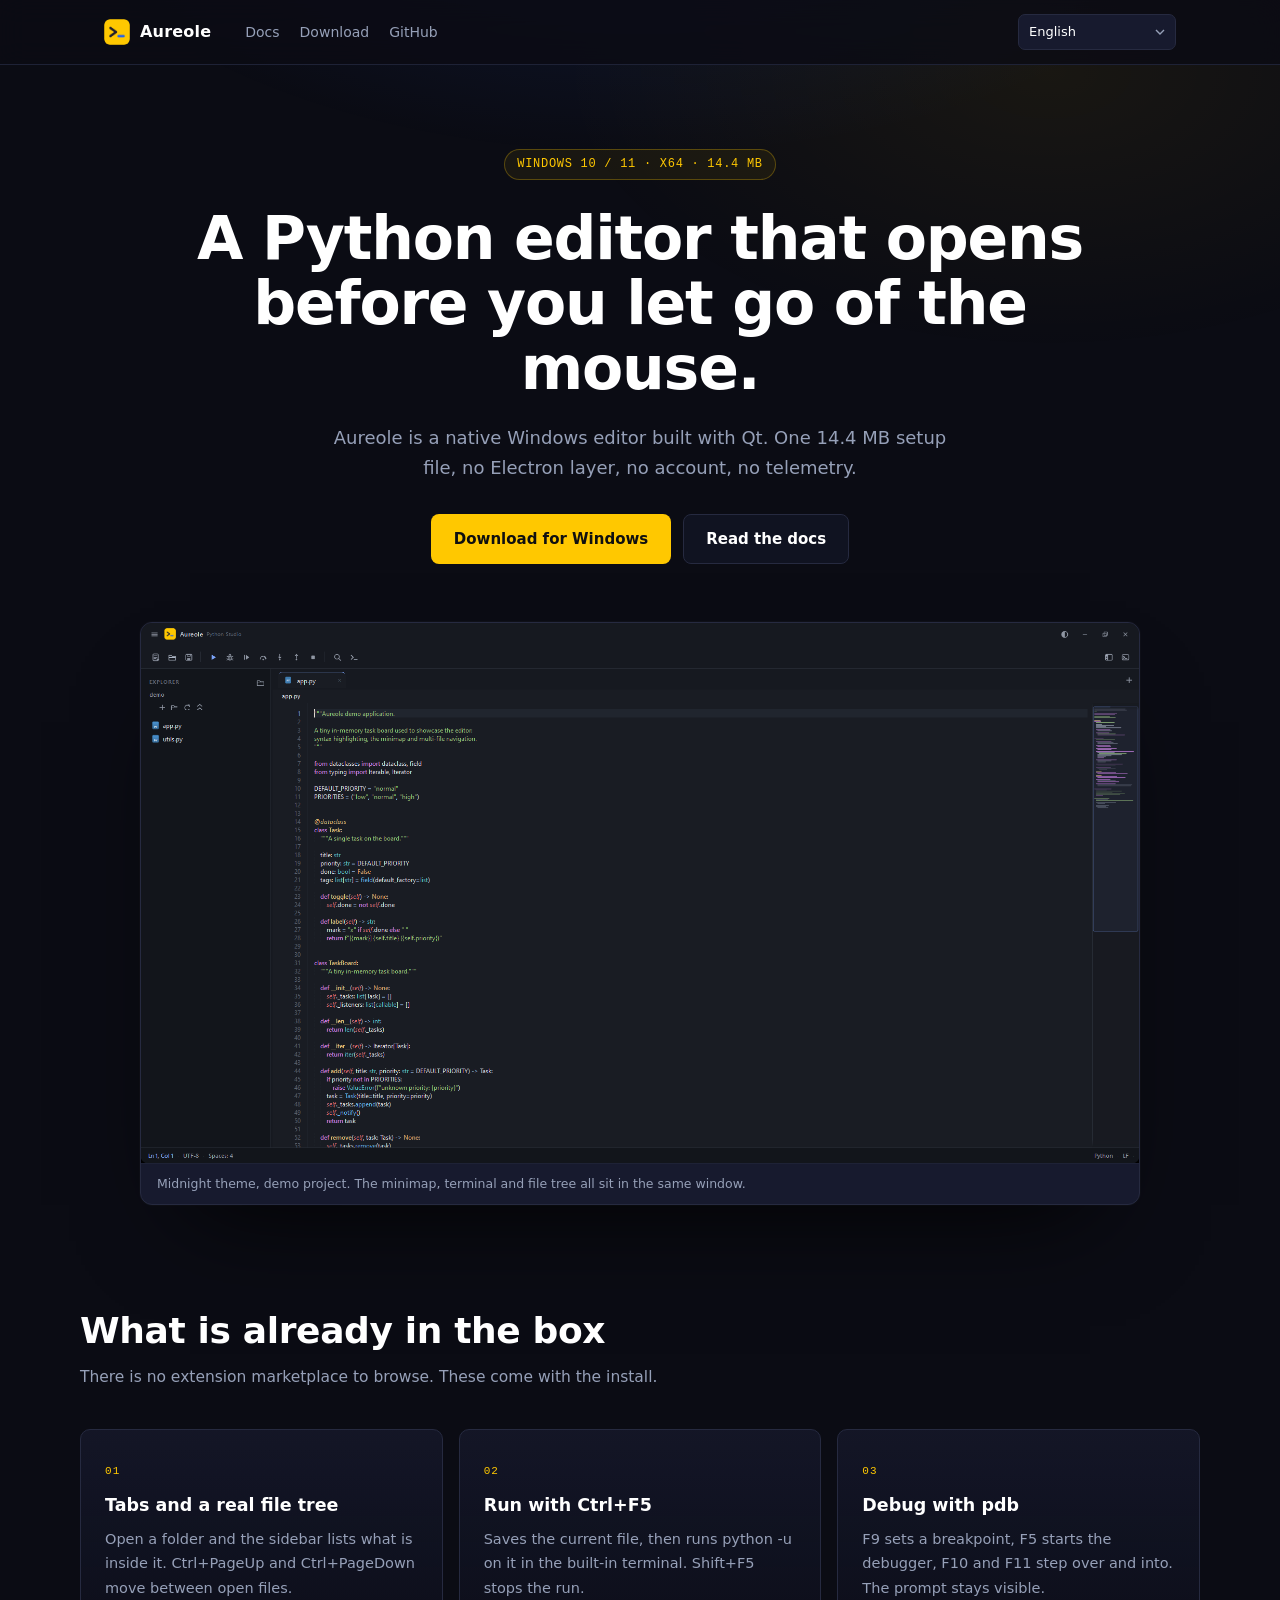
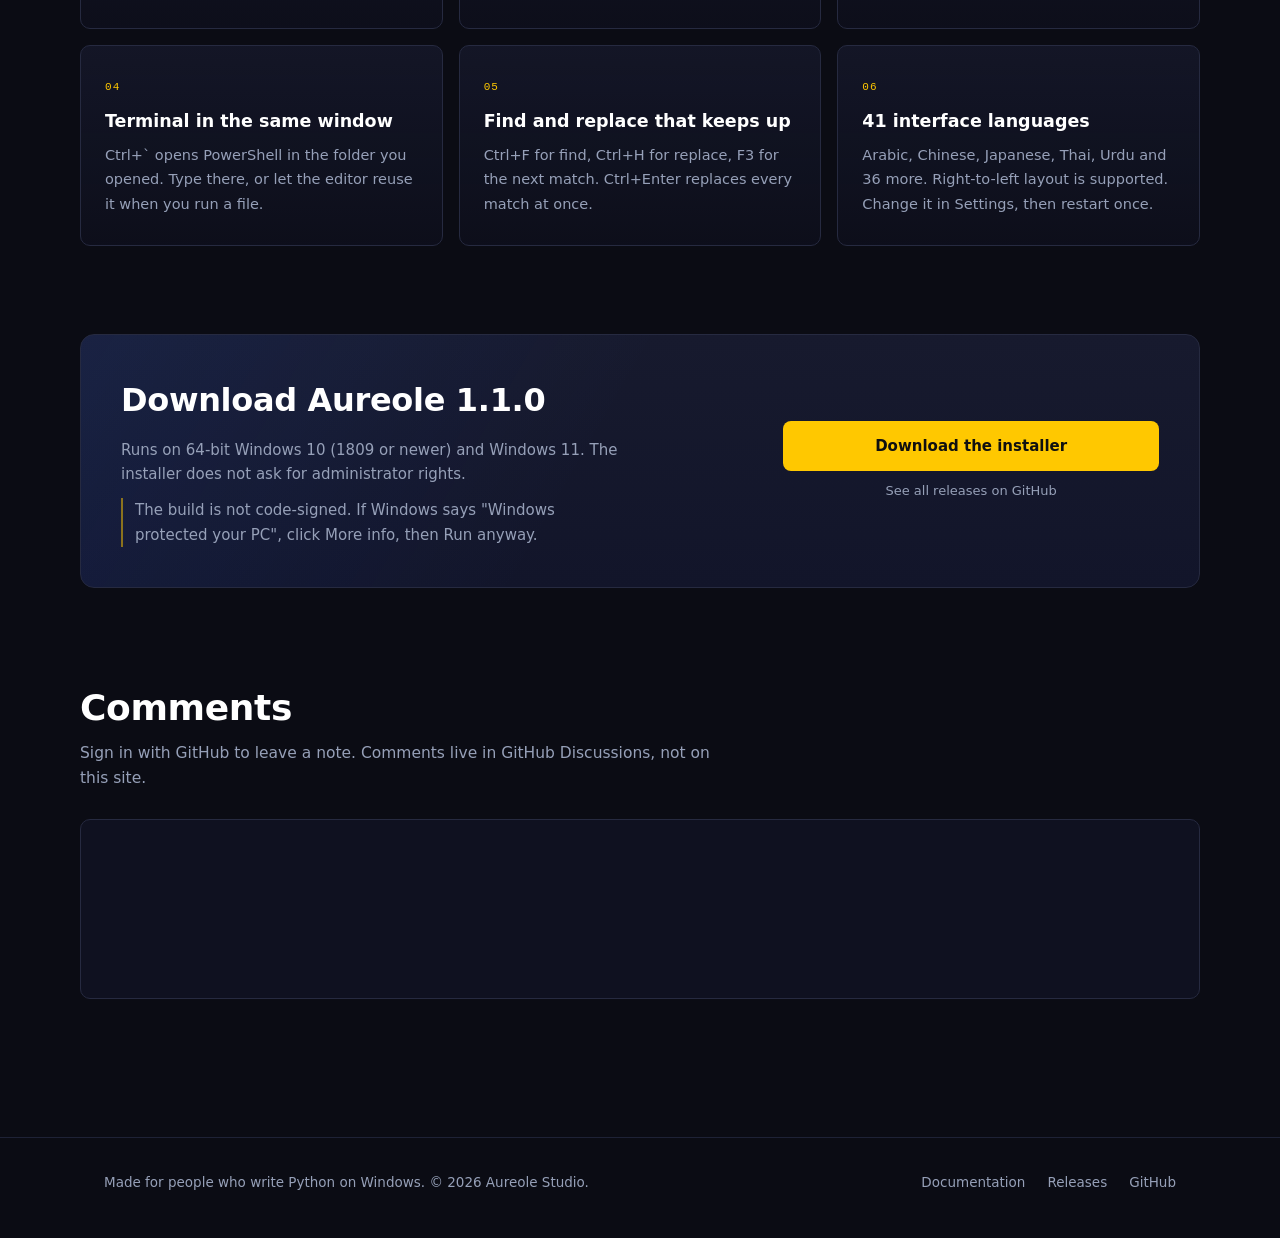
==== index.html @ 80854162 "Aureole website: landing page, docs, 41 languages, giscus comments" ====
<!DOCTYPE html>
<html lang="en">
<head>
<meta charset="utf-8">
<meta name="viewport" content="width=device-width, initial-scale=1">
<title>Aureole · A Python editor for Windows</title>
<meta name="description" content="Aureole is a native Windows editor built with Qt. One 14.4 MB setup file, no Electron layer, no account, no telemetry.">
<meta name="theme-color" content="#0b0c14">
<link rel="icon" href="assets/img/favicon.ico">
<meta property="og:type" content="website">
<meta property="og:title" content="Aureole · A Python editor for Windows">
<meta property="og:description" content="Native Qt editor for Windows. Tabs, file tree, terminal, pdb debugging and 41 interface languages.">
<meta property="og:image" content="assets/img/editor.png">
<link rel="stylesheet" href="assets/css/site.css?v=1.1.0">
</head>
<body>
<a class="skip" href="#main">Skip to content</a>

<header class="site-header">
  <div class="wrap header-inner">
    <a class="brand" href="index.html">
      <img src="assets/img/favicon.ico" alt="" width="26" height="26">
      <span>Aureole</span>
    </a>
    <nav class="nav" aria-label="Main">
      <a href="docs.html" data-i18n="nav.docs">Docs</a>
      <a href="#download" data-i18n="nav.download">Download</a>
      <a href="https://github.com/xazBili/aureole" data-link="repo" data-i18n="nav.github">GitHub</a>
    </nav>
    <div class="header-right">
      <select id="lang-select" class="lang-select" aria-label="Language"></select>
    </div>
  </div>
</header>

<main id="main">
  <section class="hero wrap">
    <span class="kicker" data-i18n="hero.kicker">Windows 10 / 11 · x64 · 14.4 MB</span>
    <h1 data-i18n="hero.title">A Python editor that opens before you let go of the mouse.</h1>
    <p class="lead" data-i18n="hero.sub">Aureole is a native Windows editor built with Qt. One 14.4 MB setup file, no Electron layer, no account, no telemetry.</p>
    <div class="hero-actions">
      <a class="btn btn-primary" href="downloads/AureoleSetup-1.1.0.exe" data-link="download" data-i18n="hero.download">Download for Windows</a>
      <a class="btn btn-ghost" href="docs.html" data-link="docs" data-i18n="hero.docs">Read the docs</a>
    </div>

    <figure class="shot">
      <img src="assets/img/editor.png" alt="Aureole editor showing a Python file with the sidebar, minimap and status bar." width="1024" height="548" loading="lazy">
      <figcaption data-i18n="shot.caption">Midnight theme, demo project. The minimap, terminal and file tree all sit in the same window.</figcaption>
    </figure>
  </section>

  <section class="section wrap" id="features">
    <div class="section-head">
      <h2 data-i18n="feat.title">What is already in the box</h2>
      <p data-i18n="feat.sub">There is no extension marketplace to browse. These come with the install.</p>
    </div>

    <div class="features">
      <article class="card">
        <span class="num">01</span>
        <h3 data-i18n="f1.t">Tabs and a real file tree</h3>
        <p data-i18n="f1.d">Open a folder and the sidebar lists what is inside it. Ctrl+PageUp and Ctrl+PageDown move between open files.</p>
      </article>
      <article class="card">
        <span class="num">02</span>
        <h3 data-i18n="f2.t">Run with Ctrl+F5</h3>
        <p data-i18n="f2.d">Saves the current file, then runs python -u on it in the built-in terminal. Shift+F5 stops the run.</p>
      </article>
      <article class="card">
        <span class="num">03</span>
        <h3 data-i18n="f3.t">Debug with pdb</h3>
        <p data-i18n="f3.d">F9 sets a breakpoint, F5 starts the debugger, F10 and F11 step over and into. The prompt stays visible.</p>
      </article>
      <article class="card">
        <span class="num">04</span>
        <h3 data-i18n="f4.t">Terminal in the same window</h3>
        <p data-i18n="f4.d">Ctrl+` opens PowerShell in the folder you opened. Type there, or let the editor reuse it when you run a file.</p>
      </article>
      <article class="card">
        <span class="num">05</span>
        <h3 data-i18n="f5.t">Find and replace that keeps up</h3>
        <p data-i18n="f5.d">Ctrl+F for find, Ctrl+H for replace, F3 for the next match. Ctrl+Enter replaces every match at once.</p>
      </article>
      <article class="card">
        <span class="num">06</span>
        <h3 data-i18n="f6.t">41 interface languages</h3>
        <p data-i18n="f6.d">Arabic, Chinese, Japanese, Thai, Urdu and 36 more. Right-to-left layout is supported. Change it in Settings, then restart once.</p>
      </article>
    </div>
  </section>

  <section class="section wrap" id="download" style="padding-top: 10px;">
    <div class="download">
      <div>
        <h2 data-i18n="dl.title">Download Aureole 1.1.0</h2>
        <p data-i18n="dl.sub">Runs on 64-bit Windows 10 (1809 or newer) and Windows 11. The installer does not ask for administrator rights.</p>
        <p class="note" data-i18n="dl.note">The build is not code-signed. If Windows says "Windows protected your PC", click More info, then Run anyway.</p>
      </div>
      <div class="actions">
        <a class="btn btn-primary" href="downloads/AureoleSetup-1.1.0.exe" data-link="download" data-i18n="dl.button">Download the installer</a>
        <a class="alt-link" href="https://github.com/xazBili/aureole/releases" data-link="releases" data-i18n="dl.alt">See all releases on GitHub</a>
      </div>
    </div>
  </section>

  <section class="section comments wrap" id="comments-section">
    <div class="section-head">
      <h2 data-i18n="cm.title">Comments</h2>
      <p data-i18n="cm.sub">Sign in with GitHub to leave a note. Comments live in GitHub Discussions, not on this site.</p>
    </div>
    <div class="comments-box" id="comments">
      <p class="comments-note" data-i18n="cm.pending">Comments are not connected yet. Add the repository ID and category ID in assets/js/config.js to switch them on.</p>
    </div>
  </section>
</main>

<footer class="site-footer">
  <div class="wrap footer-inner">
    <p><span data-i18n="foot.line">Made for people who write Python on Windows.</span> © <span id="year">2026</span> Aureole Studio.</p>
    <div class="footer-links">
      <a href="docs.html" data-link="docs" data-i18n="foot.docs">Documentation</a>
      <a href="https://github.com/xazBili/aureole/releases" data-link="releases" data-i18n="foot.releases">Releases</a>
      <a href="https://github.com/xazBili/aureole" data-link="repo" data-i18n="foot.repo">GitHub</a>
    </div>
  </div>
</footer>

<script src="assets/js/config.js"></script>
<script src="assets/js/i18n-core.js"></script>
<script src="assets/js/i18n-1.js"></script>
<script src="assets/js/i18n-2.js"></script>
<script src="assets/js/i18n-3.js"></script>
<script src="assets/js/i18n-4.js"></script>
<script src="assets/js/site.js"></script>
</body>
</html>
---- assets/css/site.css ----
/* Aureole site — shared styles */
:root {
  --bg: #0b0c14;
  --bg-soft: #0f1120;
  --panel: #171a2e;
  --panel-2: #1c2038;
  --line: #262a40;
  --line-soft: #1e2236;
  --ink: #ffffff;
  --muted: #96a0b8;
  --gold: #ffc800;
  --blue: #2f6bff;
  --radius: 10px;
  --wide: 1120px;
  --font: "Segoe UI Variable Text", "Segoe UI", "Microsoft YaHei UI", "Microsoft YaHei", system-ui, sans-serif;
  --mono: "Cascadia Mono", "Consolas", "SFMono-Regular", "Courier New", monospace;
}

* { box-sizing: border-box; }

html {
  scroll-behavior: smooth;
  scroll-padding-top: 92px;
}

body {
  margin: 0;
  background: var(--bg);
  color: var(--ink);
  font-family: var(--font);
  font-size: 16px;
  line-height: 1.6;
  -webkit-font-smoothing: antialiased;
  text-rendering: optimizeLegibility;
}

body::before {
  content: "";
  position: fixed;
  inset: 0;
  z-index: -1;
  background:
    radial-gradient(900px 480px at 50% -180px, rgba(47, 107, 255, 0.16), transparent 70%),
    radial-gradient(700px 400px at 82% 8%, rgba(255, 200, 0, 0.06), transparent 70%);
  pointer-events: none;
}

a { color: inherit; text-decoration: none; }
a:hover { color: var(--gold); }

img { max-width: 100%; display: block; }

::selection { background: rgba(255, 200, 0, 0.28); }

.wrap {
  width: 100%;
  max-width: var(--wide);
  margin: 0 auto;
  padding: 0 24px;
}

.skip {
  position: absolute;
  width: 1px;
  height: 1px;
  overflow: hidden;
  clip-path: inset(50%);
  white-space: nowrap;
  background: var(--gold);
  color: #111;
  z-index: 100;
}
.skip:focus {
  width: auto;
  height: auto;
  overflow: visible;
  clip-path: none;
  inset-inline-start: 12px;
  top: 12px;
  padding: 10px 16px;
}

/* Header */
.site-header {
  position: sticky;
  top: 0;
  z-index: 50;
  border-bottom: 1px solid var(--line-soft);
  background: rgba(11, 12, 20, 0.82);
  backdrop-filter: blur(14px);
}

.header-inner {
  display: flex;
  align-items: center;
  gap: 22px;
  height: 64px;
}

.brand {
  display: inline-flex;
  align-items: center;
  gap: 10px;
  font-weight: 600;
  letter-spacing: 0.2px;
  white-space: nowrap;
}

.brand img {
  width: 26px;
  height: 26px;
  border-radius: 6px;
}

.nav {
  display: flex;
  align-items: center;
  gap: 20px;
  margin-left: 12px;
  font-size: 14px;
  color: var(--muted);
}

.nav a:hover { color: var(--ink); }

.header-right {
  margin-left: auto;
  display: flex;
  align-items: center;
  gap: 10px;
}

.lang-select {
  appearance: none;
  background: var(--panel) url("data:image/svg+xml;charset=utf-8,%3Csvg xmlns='http://www.w3.org/2000/svg' width='10' height='6'%3E%3Cpath d='M1 1l4 4 4-4' fill='none' stroke='%2396a0b8' stroke-width='1.4'/%3E%3C/svg%3E") no-repeat right 10px center;
  border: 1px solid var(--line);
  border-radius: 7px;
  color: var(--ink);
  font: inherit;
  font-size: 13px;
  padding: 7px 30px 7px 10px;
  max-width: 190px;
  cursor: pointer;
}

.lang-select:focus-visible,
.btn:focus-visible,
.docs-lang button:focus-visible {
  outline: 2px solid var(--gold);
  outline-offset: 2px;
}

[dir="rtl"] .nav { margin-left: 0; margin-right: 12px; }
[dir="rtl"] .header-right { margin-left: 0; margin-right: auto; }
[dir="rtl"] .lang-select {
  background-position: left 10px center;
  padding: 7px 10px 7px 30px;
}

/* Buttons */
.btn {
  display: inline-flex;
  align-items: center;
  justify-content: center;
  gap: 8px;
  border-radius: 8px;
  border: 1px solid transparent;
  font: inherit;
  font-size: 15px;
  font-weight: 600;
  padding: 12px 22px;
  cursor: pointer;
  transition: transform 0.12s ease, background 0.15s ease, border-color 0.15s ease;
  white-space: nowrap;
}

.btn:hover { transform: translateY(-1px); }
.btn:active { transform: translateY(0); }

.btn-primary {
  background: var(--gold);
  color: #101010;
}
.btn-primary:hover { background: #ffd633; color: #101010; }

.btn-ghost {
  border-color: var(--line);
  background: rgba(23, 26, 46, 0.5);
  color: var(--ink);
}
.btn-ghost:hover { border-color: #3a3f5c; color: var(--ink); }

.btn-sm { padding: 9px 16px; font-size: 14px; }

/* Hero */
.hero {
  padding: 84px 0 26px;
  text-align: center;
}

.kicker {
  display: inline-flex;
  align-items: center;
  gap: 8px;
  font-family: var(--mono);
  font-size: 12px;
  letter-spacing: 0.06em;
  text-transform: uppercase;
  color: var(--gold);
  border: 1px solid rgba(255, 200, 0, 0.28);
  background: rgba(255, 200, 0, 0.06);
  border-radius: 999px;
  padding: 5px 12px;
}

.hero h1 {
  margin: 26px auto 0;
  max-width: 960px;
  font-size: clamp(34px, 5.4vw, 60px);
  line-height: 1.08;
  letter-spacing: -0.02em;
  font-weight: 600;
}

.hero p.lead {
  margin: 22px auto 0;
  max-width: 620px;
  color: var(--muted);
  font-size: clamp(16px, 1.6vw, 18px);
  line-height: 1.7;
}

.hero-actions {
  display: flex;
  justify-content: center;
  flex-wrap: wrap;
  gap: 12px;
  margin-top: 30px;
}

.hero-actions .btn-primary { min-width: 216px; }

.hero-actions .sub {
  display: block;
  font-size: 11px;
  font-weight: 500;
  opacity: 0.62;
  margin-top: 1px;
}

.shot {
  margin: 58px auto 0;
  max-width: 1000px;
  border: 1px solid var(--line);
  border-radius: 12px;
  overflow: hidden;
  box-shadow: 0 50px 100px -50px rgba(0, 0, 0, 0.95), 0 0 0 1px rgba(255, 255, 255, 0.02);
  background: var(--panel);
}

.shot img { width: 100%; height: auto; }

.shot figcaption {
  border-top: 1px solid var(--line-soft);
  color: var(--muted);
  font-size: 12.5px;
  padding: 10px 16px;
  text-align: start;
}

/* Sections */
.section { padding: 78px 0; }

.section-head { max-width: 640px; }

.section-head h2 {
  margin: 0;
  font-size: clamp(26px, 3vw, 36px);
  line-height: 1.2;
  font-weight: 600;
  letter-spacing: -0.01em;
}

.section-head p {
  margin: 12px 0 0;
  color: var(--muted);
  font-size: 15.5px;
}

.features {
  display: grid;
  grid-template-columns: repeat(3, 1fr);
  gap: 16px;
  margin-top: 40px;
}

.card {
  position: relative;
  border: 1px solid var(--line);
  border-radius: var(--radius);
  background: linear-gradient(180deg, rgba(23, 26, 46, 0.72), rgba(15, 17, 32, 0.6));
  padding: 26px 24px 28px;
  transition: border-color 0.15s ease, background 0.15s ease;
}

.card:hover {
  border-color: rgba(255, 200, 0, 0.32);
  background: linear-gradient(180deg, rgba(28, 32, 56, 0.9), rgba(16, 18, 34, 0.7));
}

.card .num {
  font-family: var(--mono);
  font-size: 11px;
  color: var(--gold);
  letter-spacing: 0.1em;
}

.card h3 {
  margin: 12px 0 0;
  font-size: 17.5px;
  font-weight: 600;
  line-height: 1.35;
}

.card p {
  margin: 9px 0 0;
  color: var(--muted);
  font-size: 14.5px;
  line-height: 1.7;
}

/* Download */
.download {
  border: 1px solid var(--line);
  border-radius: 14px;
  background:
    linear-gradient(120deg, rgba(47, 107, 255, 0.1), transparent 46%),
    linear-gradient(180deg, var(--panel), #12152a);
  padding: 40px;
  display: grid;
  grid-template-columns: 1.25fr 0.75fr;
  gap: 36px;
  align-items: center;
}

.download h2 {
  margin: 0;
  font-size: clamp(24px, 2.6vw, 32px);
  font-weight: 600;
  letter-spacing: -0.01em;
}

.download p {
  margin: 12px 0 0;
  color: var(--muted);
  font-size: 15px;
  max-width: 500px;
}

.download .actions {
  display: flex;
  flex-direction: column;
  align-items: stretch;
  gap: 10px;
}

.download .actions .btn { width: 100%; }

.alt-link {
  text-align: center;
  font-size: 13px;
  color: var(--muted);
}

.alt-link:hover { color: var(--ink); }

.note {
  margin-top: 16px;
  color: var(--muted);
  font-size: 13px;
  line-height: 1.65;
  border-inline-start: 2px solid rgba(255, 200, 0, 0.5);
  padding-inline-start: 12px;
}

/* Comments */
.comments { padding-top: 20px; }

.comments-box {
  margin-top: 28px;
  border: 1px solid var(--line);
  border-radius: var(--radius);
  background: var(--bg-soft);
  padding: 22px;
  min-height: 180px;
}

.comments-note {
  color: var(--muted);
  font-size: 14px;
  margin: 0;
  padding: 18px 4px;
}

.giscus, .giscus-frame { width: 100%; }

/* Footer */
.site-footer {
  border-top: 1px solid var(--line-soft);
  margin-top: 60px;
  padding: 34px 0 44px;
}

.footer-inner {
  display: flex;
  flex-wrap: wrap;
  gap: 18px 40px;
  align-items: center;
  justify-content: space-between;
}

.footer-inner p {
  margin: 0;
  color: var(--muted);
  font-size: 13.5px;
}

.footer-links {
  display: flex;
  gap: 22px;
  font-size: 13.5px;
  color: var(--muted);
}

/* Docs */
.docs-main { padding: 56px 0 40px; }

.docs-head { max-width: 780px; }

.docs-head h1 {
  margin: 18px 0 0;
  font-size: clamp(30px, 4vw, 44px);
  line-height: 1.15;
  font-weight: 600;
  letter-spacing: -0.015em;
}

.docs-head p {
  margin: 14px 0 0;
  color: var(--muted);
  font-size: 16px;
}

.docs-lang {
  display: inline-flex;
  margin-top: 24px;
  border: 1px solid var(--line);
  border-radius: 8px;
  overflow: hidden;
}

.docs-lang button {
  background: transparent;
  border: 0;
  color: var(--muted);
  font: inherit;
  font-size: 13.5px;
  padding: 7px 16px;
  cursor: pointer;
}

.docs-lang button[aria-pressed="true"] {
  background: var(--panel-2);
  color: var(--ink);
}

.docs-layout {
  display: grid;
  grid-template-columns: 220px minmax(0, 1fr);
  gap: 56px;
  margin-top: 48px;
  align-items: start;
}

.docs-layout > * { min-width: 0; }

.toc {
  position: sticky;
  top: 92px;
  border-inline-start: 1px solid var(--line-soft);
  padding-inline-start: 18px;
  font-size: 13.5px;
}

.toc strong {
  display: block;
  color: var(--muted);
  font-size: 11px;
  letter-spacing: 0.1em;
  text-transform: uppercase;
  margin-bottom: 10px;
  font-weight: 600;
}

.toc ol {
  list-style: none;
  margin: 0;
  padding: 0;
  display: grid;
  gap: 7px;
}

.toc a { color: var(--muted); }
.toc a:hover { color: var(--gold); }

.doc-body { max-width: 760px; }

.doc-body h2 {
  margin: 54px 0 0;
  padding-top: 26px;
  border-top: 1px solid var(--line-soft);
  font-size: 24px;
  font-weight: 600;
  letter-spacing: -0.01em;
  scroll-margin-top: 90px;
}

.doc-body h2:first-child { margin-top: 0; padding-top: 0; border-top: 0; }

.doc-body h3 {
  margin: 30px 0 0;
  font-size: 17px;
  font-weight: 600;
}

.doc-body p, .doc-body li {
  color: #c4cbdc;
  font-size: 15px;
  line-height: 1.75;
}

.doc-body p { margin: 12px 0 0; }
.doc-body ul, .doc-body ol { margin: 10px 0 0; padding-inline-start: 22px; }
.doc-body li { margin: 5px 0; }

.doc-body a {
  color: var(--gold);
  text-decoration: underline;
  text-decoration-color: rgba(255, 200, 0, 0.35);
  text-underline-offset: 3px;
}

.doc-body strong { color: var(--ink); font-weight: 600; }

kbd {
  display: inline-block;
  min-width: 20px;
  border: 1px solid #343a56;
  border-bottom-width: 2px;
  border-radius: 5px;
  background: #1a1e33;
  color: #e7ebf5;
  font-family: var(--mono);
  font-size: 12px;
  line-height: 1.4;
  padding: 1px 6px;
  text-align: center;
  white-space: nowrap;
}

code {
  font-family: var(--mono);
  font-size: 0.9em;
  background: #1a1e33;
  border: 1px solid #2b3049;
  border-radius: 4px;
  padding: 1px 5px;
}

pre {
  background: #12152200;
  border: 1px solid var(--line);
  border-radius: 8px;
  background: #0e1020;
  padding: 16px 18px;
  overflow: auto;
  margin: 16px 0 0;
}

pre code {
  background: none;
  border: 0;
  padding: 0;
  font-size: 13px;
  line-height: 1.7;
  color: #cdd4e6;
}

table {
  width: 100%;
  border-collapse: collapse;
  margin: 16px 0 0;
  font-size: 14.5px;
}

th, td {
  text-align: start;
  padding: 9px 12px;
  border-bottom: 1px solid var(--line-soft);
  vertical-align: top;
}

th {
  color: var(--muted);
  font-size: 12px;
  font-weight: 600;
  letter-spacing: 0.06em;
  text-transform: uppercase;
}

td:first-child { white-space: nowrap; }
td code { white-space: normal; overflow-wrap: anywhere; }

.callout {
  border: 1px solid var(--line);
  border-inline-start: 3px solid var(--blue);
  border-radius: 6px;
  background: rgba(47, 107, 255, 0.06);
  padding: 14px 18px;
  margin: 18px 0 0;
  color: #c4cbdc;
  font-size: 14.5px;
  line-height: 1.7;
}

.setup-shot {
  border: 1px solid var(--line);
  border-radius: 8px;
  margin: 18px 0 0;
}

.docs-foot {
  margin-top: 60px;
  padding-top: 24px;
  border-top: 1px solid var(--line-soft);
  color: var(--muted);
  font-size: 13.5px;
  display: flex;
  justify-content: space-between;
  gap: 16px;
  flex-wrap: wrap;
}

/* 404 */
.center-page {
  min-height: 70vh;
  display: flex;
  align-items: center;
  justify-content: center;
  text-align: center;
  padding: 80px 24px;
}

.center-page h1 { font-size: 64px; margin: 0; color: var(--gold); font-family: var(--mono); }
.center-page p { color: var(--muted); margin: 14px 0 26px; }

/* Responsive */
@media (max-width: 940px) {
  .features { grid-template-columns: repeat(2, 1fr); }
  .download { grid-template-columns: 1fr; padding: 30px; }
  .docs-layout { grid-template-columns: 1fr; gap: 32px; }
  .toc { position: static; border-inline-start: 0; padding-inline-start: 0; border-top: 1px solid var(--line-soft); padding-top: 18px; }
}

@media (max-width: 720px) {
  .header-inner { height: auto; padding: 12px 0; flex-wrap: wrap; gap: 10px 16px; }
  .nav { order: 3; width: 100%; gap: 16px; margin: 0; font-size: 13.5px; }
  .header-right { gap: 8px; }
  .lang-select { max-width: 150px; font-size: 12.5px; }
  .hero { padding: 54px 0 10px; }
  .hero-actions .btn { width: 100%; max-width: 340px; }
  .section { padding: 56px 0; }
  .features { grid-template-columns: 1fr; }
  .card { padding: 22px 20px; }
  .shot { margin-top: 36px; }
  .download { padding: 24px; }
  .doc-body h2 { margin-top: 42px; }
}

@media (prefers-reduced-motion: reduce) {
  html { scroll-behavior: auto; }
  .btn { transition: none; }
}
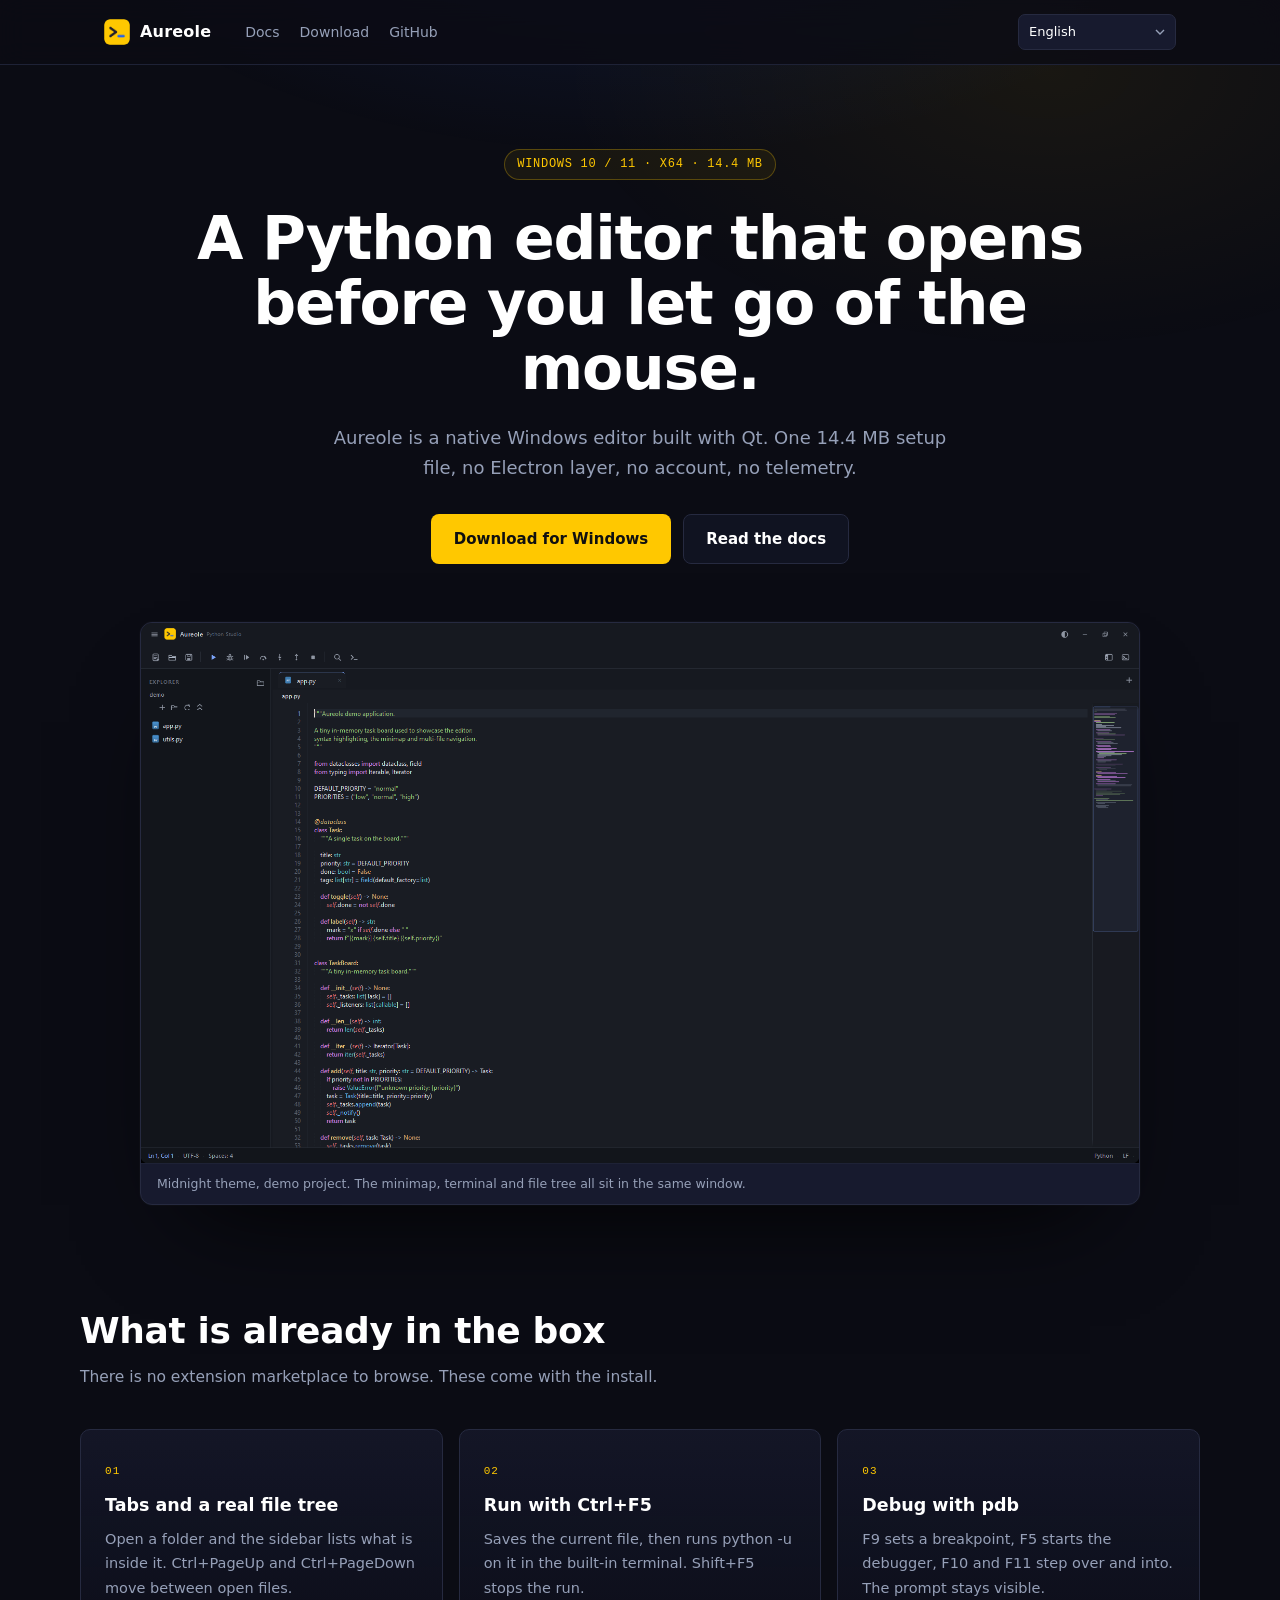
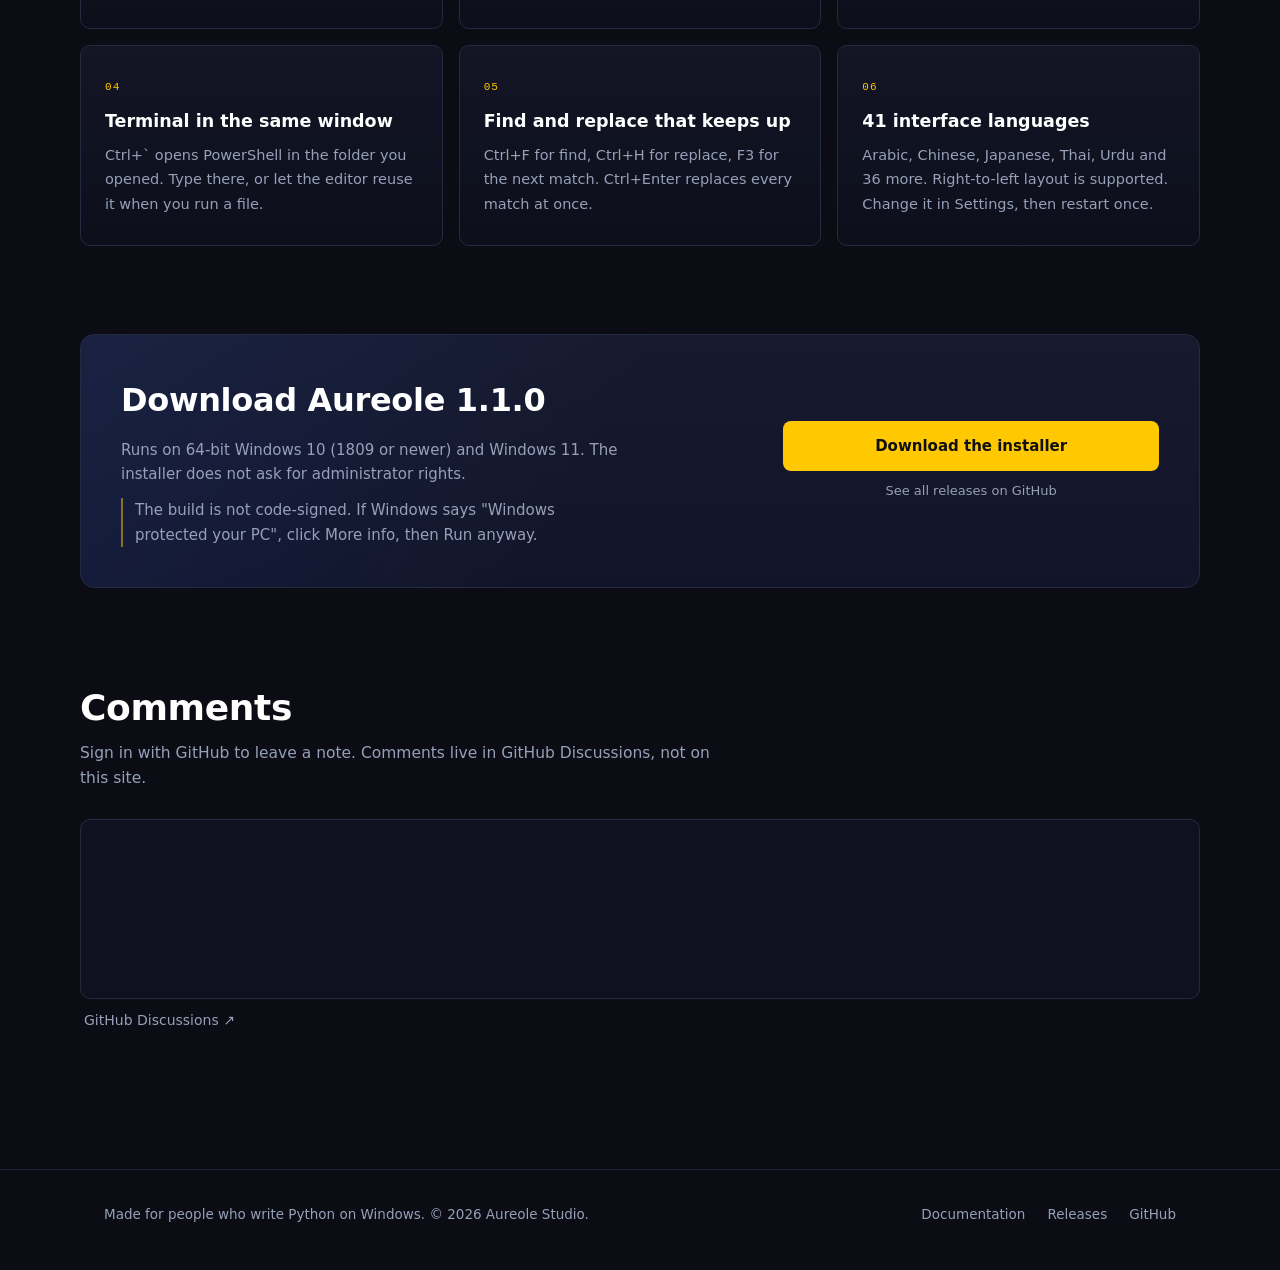
==== commit e451b6a9: "Show a Discussions link next to comments and fall back sooner" ====
--- a/index.html
+++ b/index.html
@@ -11,7 +11,7 @@
 <meta property="og:title" content="Aureole · A Python editor for Windows">
 <meta property="og:description" content="Native Qt editor for Windows. Tabs, file tree, terminal, pdb debugging and 41 interface languages.">
 <meta property="og:image" content="assets/img/editor.png">
-<link rel="stylesheet" href="assets/css/site.css?v=1.1.0">
+<link rel="stylesheet" href="assets/css/site.css?v=1.1.2">
 </head>
 <body>
 <a class="skip" href="#main">Skip to content</a>
@@ -111,6 +111,7 @@
     <div class="comments-box" id="comments">
       <p class="comments-note" data-i18n="cm.pending">Comments are not connected yet. Add the repository ID and category ID in assets/js/config.js to switch them on.</p>
     </div>
+    <p class="comments-note comments-alt"><a href="https://github.com/xazBili/aureole/discussions" data-link="discussions">GitHub Discussions ↗</a></p>
   </section>
 </main>
 
@@ -125,12 +126,12 @@
   </div>
 </footer>
 
-<script src="assets/js/config.js"></script>
-<script src="assets/js/i18n-core.js"></script>
-<script src="assets/js/i18n-1.js"></script>
-<script src="assets/js/i18n-2.js"></script>
-<script src="assets/js/i18n-3.js"></script>
-<script src="assets/js/i18n-4.js"></script>
-<script src="assets/js/site.js"></script>
+<script src="assets/js/config.js?v=1.1.1"></script>
+<script src="assets/js/i18n-core.js?v=1.1.1"></script>
+<script src="assets/js/i18n-1.js?v=1.1.1"></script>
+<script src="assets/js/i18n-2.js?v=1.1.1"></script>
+<script src="assets/js/i18n-3.js?v=1.1.1"></script>
+<script src="assets/js/i18n-4.js?v=1.1.1"></script>
+<script src="assets/js/site.js?v=1.1.3"></script>
 </body>
 </html>
--- a/assets/css/site.css
+++ b/assets/css/site.css
@@ -402,6 +402,8 @@
   padding: 18px 4px;
 }
 
+.comments-alt { padding: 10px 4px 0; }
+
 .giscus, .giscus-frame { width: 100%; }
 
 /* Footer */
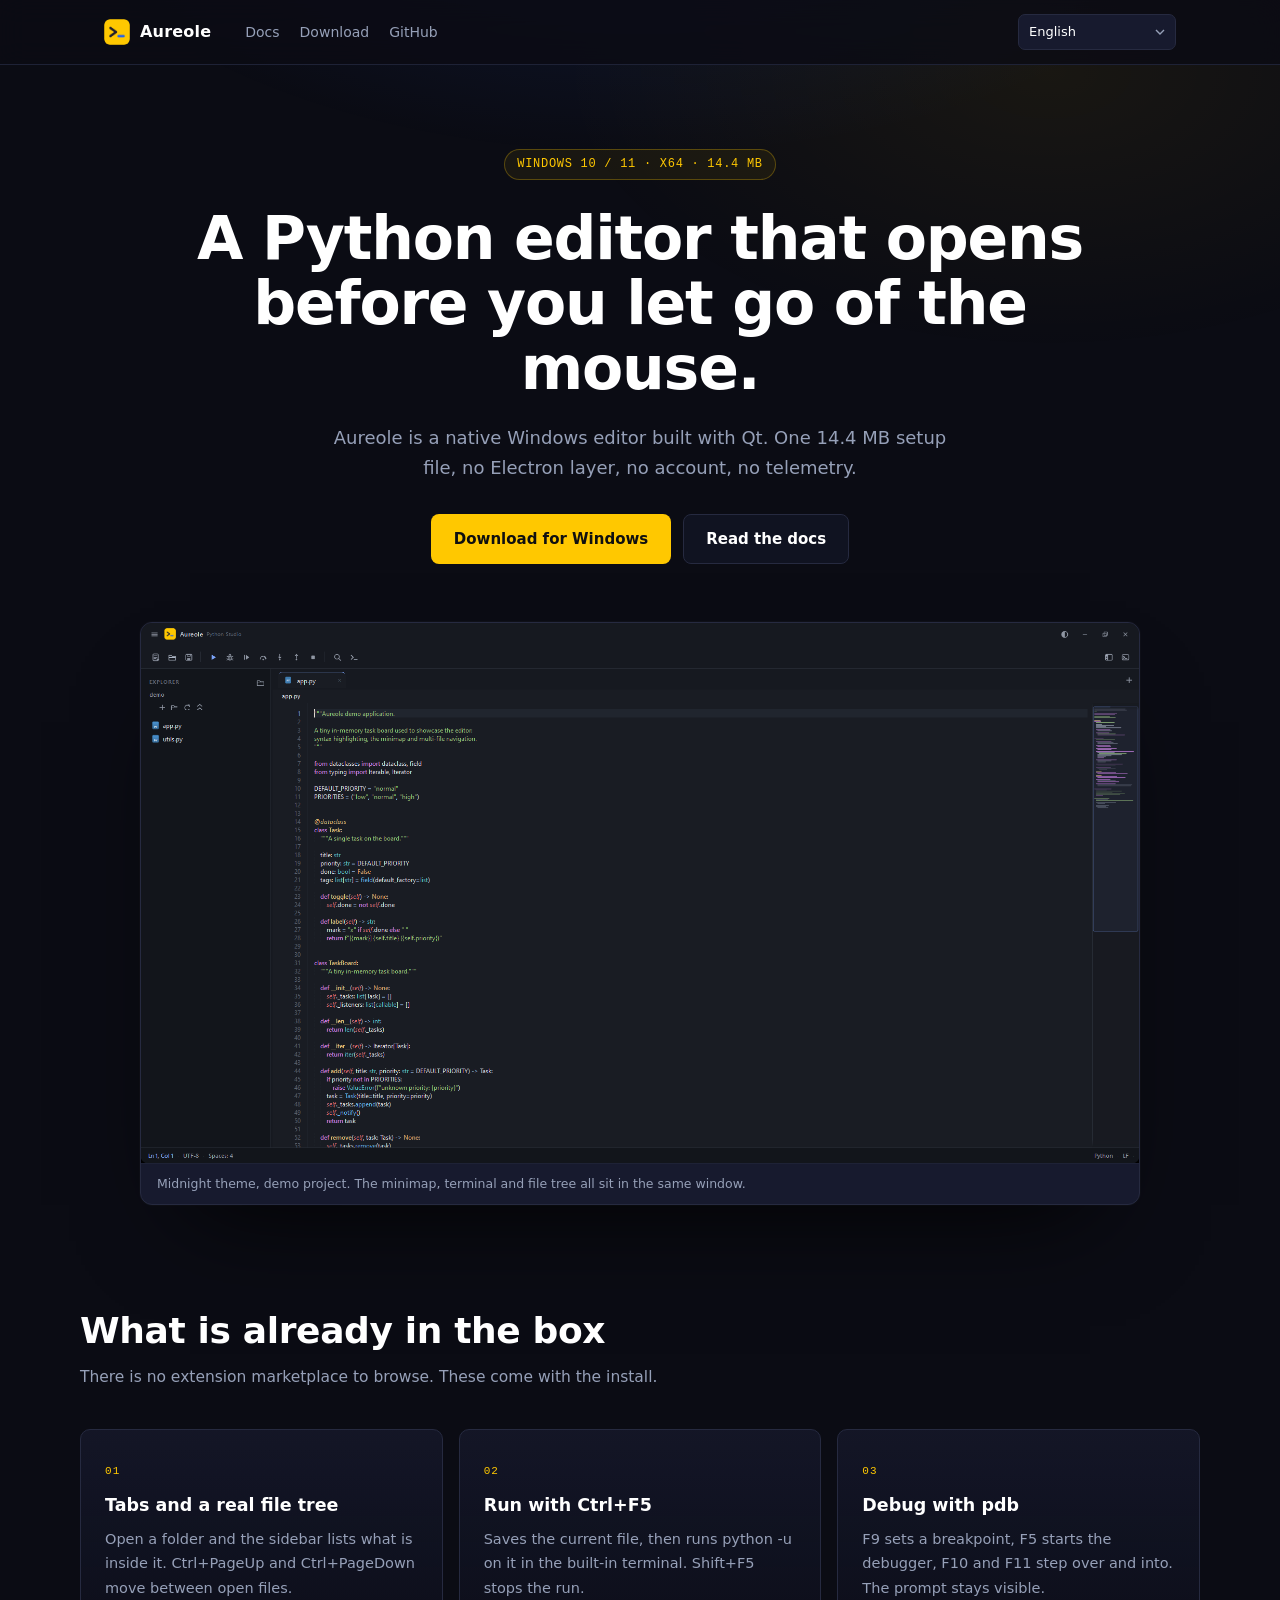
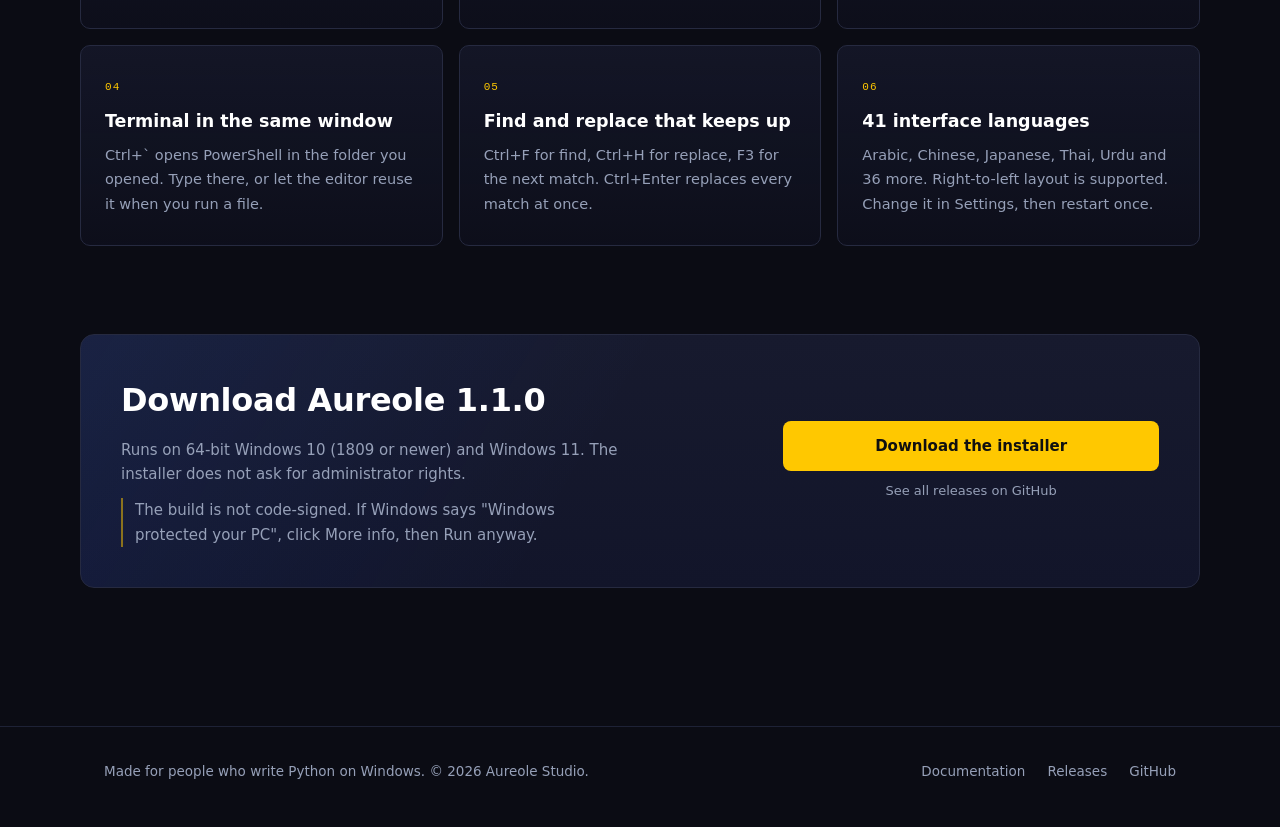
==== commit 6e965a24: "Remove the embedded comment system" ====
--- a/index.html
+++ b/index.html
@@ -11,7 +11,7 @@
 <meta property="og:title" content="Aureole · A Python editor for Windows">
 <meta property="og:description" content="Native Qt editor for Windows. Tabs, file tree, terminal, pdb debugging and 41 interface languages.">
 <meta property="og:image" content="assets/img/editor.png">
-<link rel="stylesheet" href="assets/css/site.css?v=1.1.2">
+<link rel="stylesheet" href="assets/css/site.css?v=1.1.3">
 </head>
 <body>
 <a class="skip" href="#main">Skip to content</a>
@@ -102,17 +102,6 @@
       </div>
     </div>
   </section>
-
-  <section class="section comments wrap" id="comments-section">
-    <div class="section-head">
-      <h2 data-i18n="cm.title">Comments</h2>
-      <p data-i18n="cm.sub">Sign in with GitHub to leave a note. Comments live in GitHub Discussions, not on this site.</p>
-    </div>
-    <div class="comments-box" id="comments">
-      <p class="comments-note" data-i18n="cm.pending">Comments are not connected yet. Add the repository ID and category ID in assets/js/config.js to switch them on.</p>
-    </div>
-    <p class="comments-note comments-alt"><a href="https://github.com/xazBili/aureole/discussions" data-link="discussions">GitHub Discussions ↗</a></p>
-  </section>
 </main>
 
 <footer class="site-footer">
@@ -132,6 +121,6 @@
 <script src="assets/js/i18n-2.js?v=1.1.1"></script>
 <script src="assets/js/i18n-3.js?v=1.1.1"></script>
 <script src="assets/js/i18n-4.js?v=1.1.1"></script>
-<script src="assets/js/site.js?v=1.1.3"></script>
+<script src="assets/js/site.js?v=1.1.4"></script>
 </body>
 </html>
--- a/assets/css/site.css
+++ b/assets/css/site.css
@@ -383,29 +383,6 @@
   padding-inline-start: 12px;
 }
 
-/* Comments */
-.comments { padding-top: 20px; }
-
-.comments-box {
-  margin-top: 28px;
-  border: 1px solid var(--line);
-  border-radius: var(--radius);
-  background: var(--bg-soft);
-  padding: 22px;
-  min-height: 180px;
-}
-
-.comments-note {
-  color: var(--muted);
-  font-size: 14px;
-  margin: 0;
-  padding: 18px 4px;
-}
-
-.comments-alt { padding: 10px 4px 0; }
-
-.giscus, .giscus-frame { width: 100%; }
-
 /* Footer */
 .site-footer {
   border-top: 1px solid var(--line-soft);
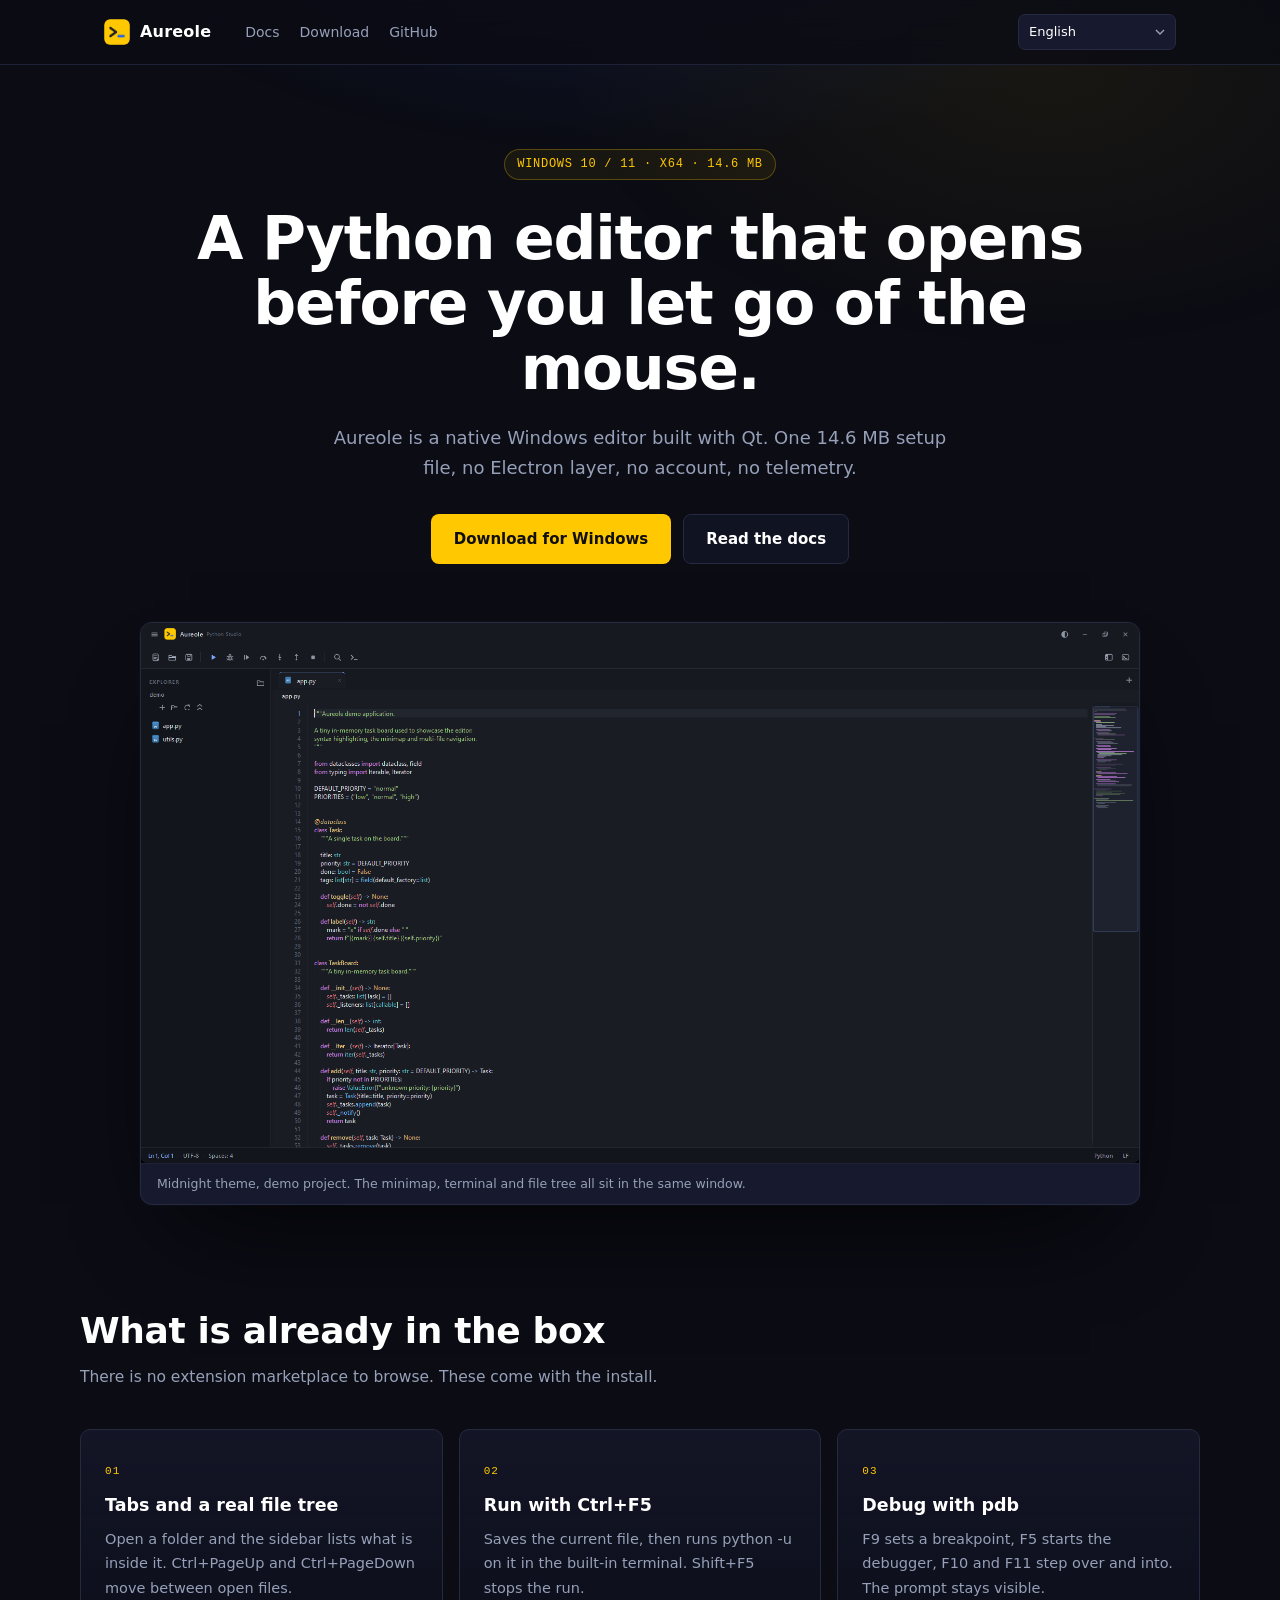
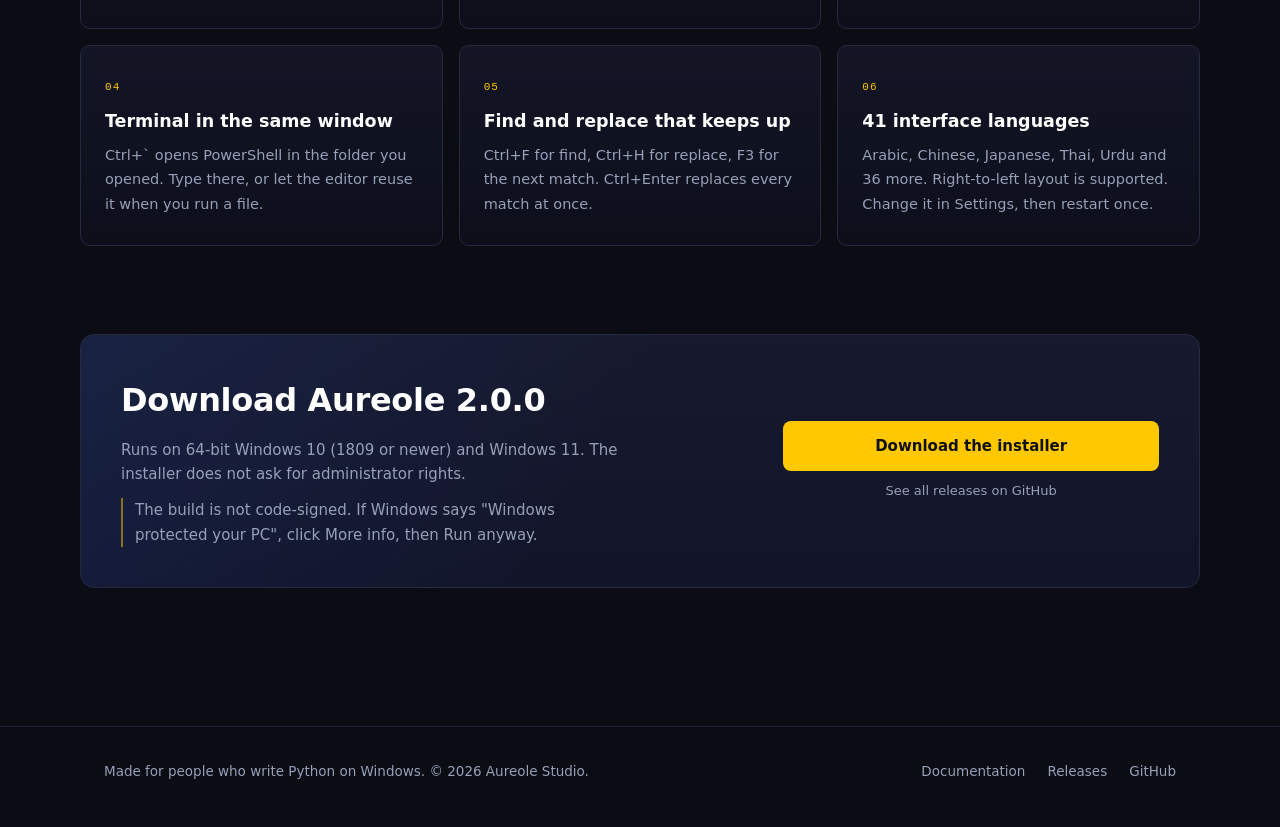
==== commit 1a8c6129: "Release Aureole 2.0.0 Ship the 2.0.0 installer and document the new Python completion: dot members (" ====
--- a/index.html
+++ b/index.html
@@ -4,7 +4,7 @@
 <meta charset="utf-8">
 <meta name="viewport" content="width=device-width, initial-scale=1">
 <title>Aureole · A Python editor for Windows</title>
-<meta name="description" content="Aureole is a native Windows editor built with Qt. One 14.4 MB setup file, no Electron layer, no account, no telemetry.">
+<meta name="description" content="Aureole is a native Windows editor built with Qt. One 14.6 MB setup file, no Electron layer, no account, no telemetry.">
 <meta name="theme-color" content="#0b0c14">
 <link rel="icon" href="assets/img/favicon.ico">
 <meta property="og:type" content="website">
@@ -35,11 +35,11 @@
 
 <main id="main">
   <section class="hero wrap">
-    <span class="kicker" data-i18n="hero.kicker">Windows 10 / 11 · x64 · 14.4 MB</span>
+    <span class="kicker" data-i18n="hero.kicker">Windows 10 / 11 · x64 · 14.6 MB</span>
     <h1 data-i18n="hero.title">A Python editor that opens before you let go of the mouse.</h1>
-    <p class="lead" data-i18n="hero.sub">Aureole is a native Windows editor built with Qt. One 14.4 MB setup file, no Electron layer, no account, no telemetry.</p>
+    <p class="lead" data-i18n="hero.sub">Aureole is a native Windows editor built with Qt. One 14.6 MB setup file, no Electron layer, no account, no telemetry.</p>
     <div class="hero-actions">
-      <a class="btn btn-primary" href="downloads/AureoleSetup-1.1.0.exe" data-link="download" data-i18n="hero.download">Download for Windows</a>
+      <a class="btn btn-primary" href="downloads/AureoleSetup-2.0.0.exe" data-link="download" data-i18n="hero.download">Download for Windows</a>
       <a class="btn btn-ghost" href="docs.html" data-link="docs" data-i18n="hero.docs">Read the docs</a>
     </div>
 
@@ -92,12 +92,12 @@
   <section class="section wrap" id="download" style="padding-top: 10px;">
     <div class="download">
       <div>
-        <h2 data-i18n="dl.title">Download Aureole 1.1.0</h2>
+        <h2 data-i18n="dl.title">Download Aureole 2.0.0</h2>
         <p data-i18n="dl.sub">Runs on 64-bit Windows 10 (1809 or newer) and Windows 11. The installer does not ask for administrator rights.</p>
         <p class="note" data-i18n="dl.note">The build is not code-signed. If Windows says "Windows protected your PC", click More info, then Run anyway.</p>
       </div>
       <div class="actions">
-        <a class="btn btn-primary" href="downloads/AureoleSetup-1.1.0.exe" data-link="download" data-i18n="dl.button">Download the installer</a>
+        <a class="btn btn-primary" href="downloads/AureoleSetup-2.0.0.exe" data-link="download" data-i18n="dl.button">Download the installer</a>
         <a class="alt-link" href="https://github.com/xazBili/aureole/releases" data-link="releases" data-i18n="dl.alt">See all releases on GitHub</a>
       </div>
     </div>
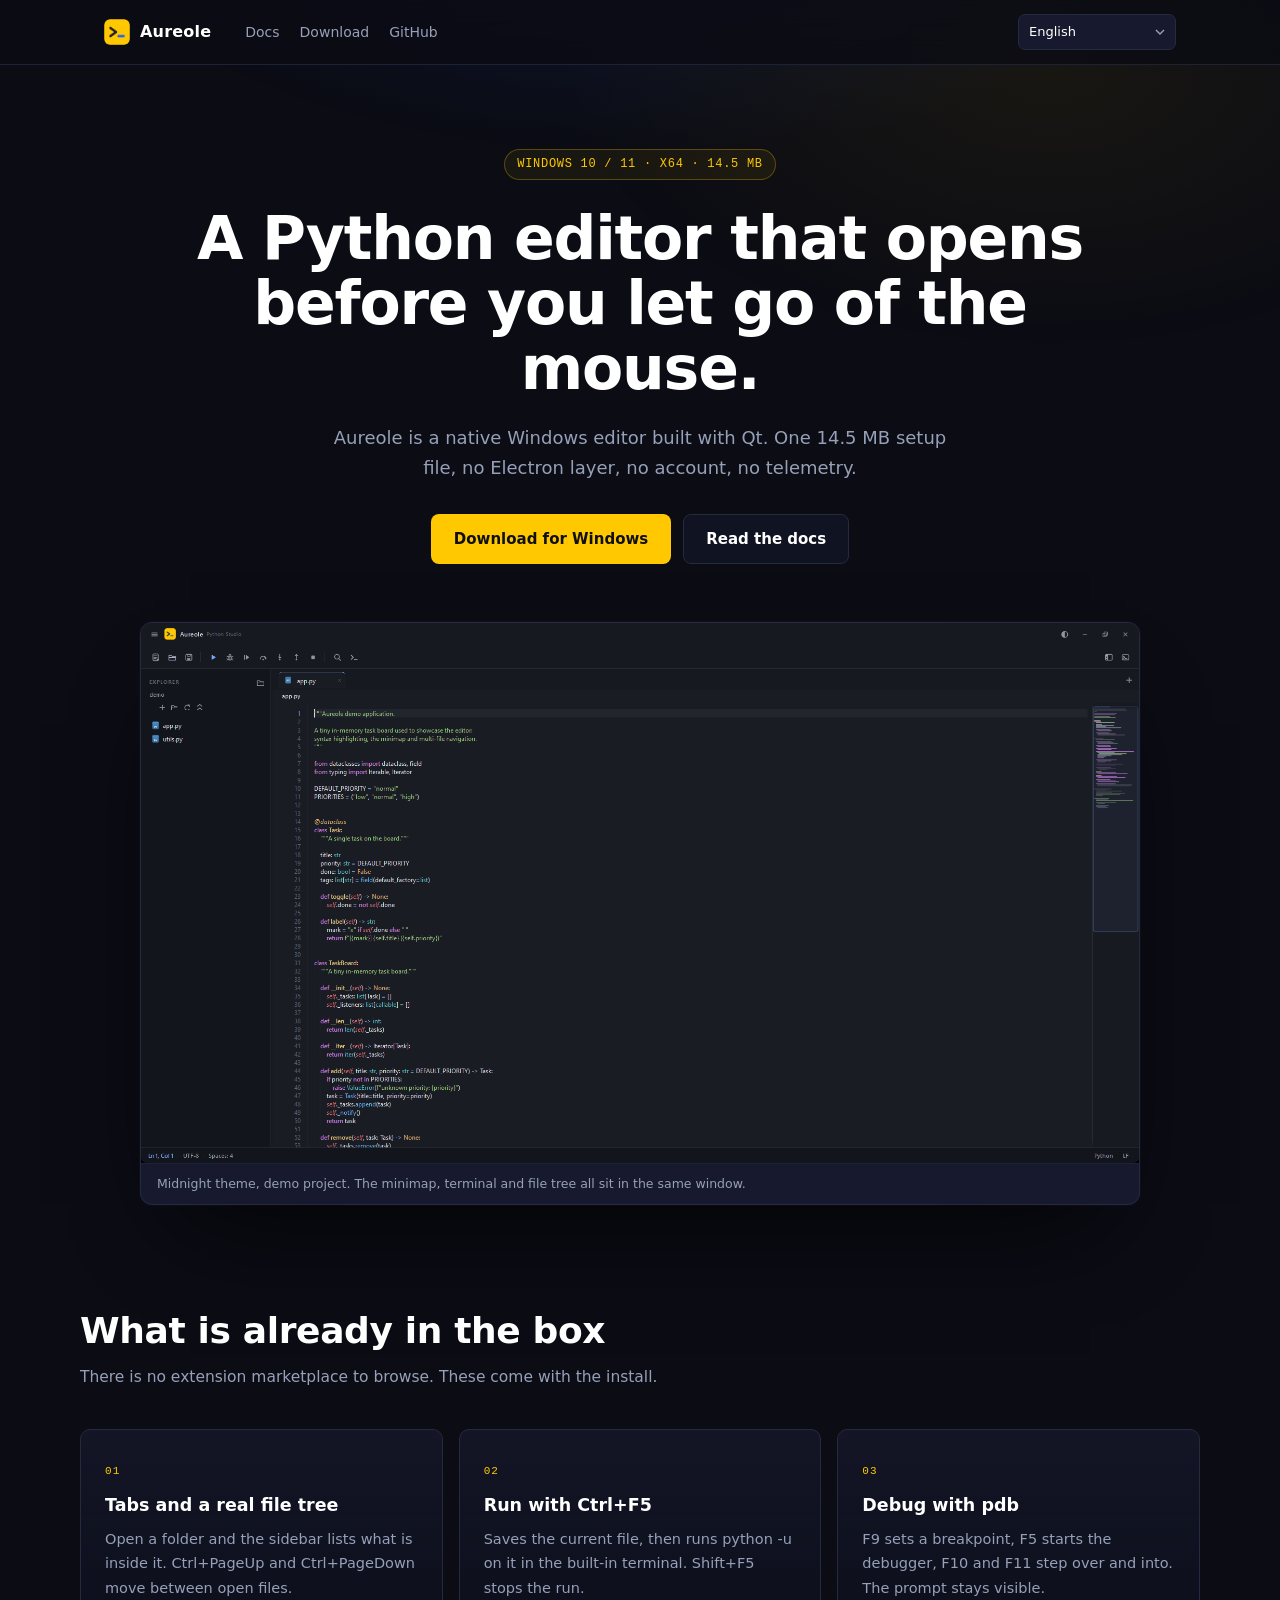
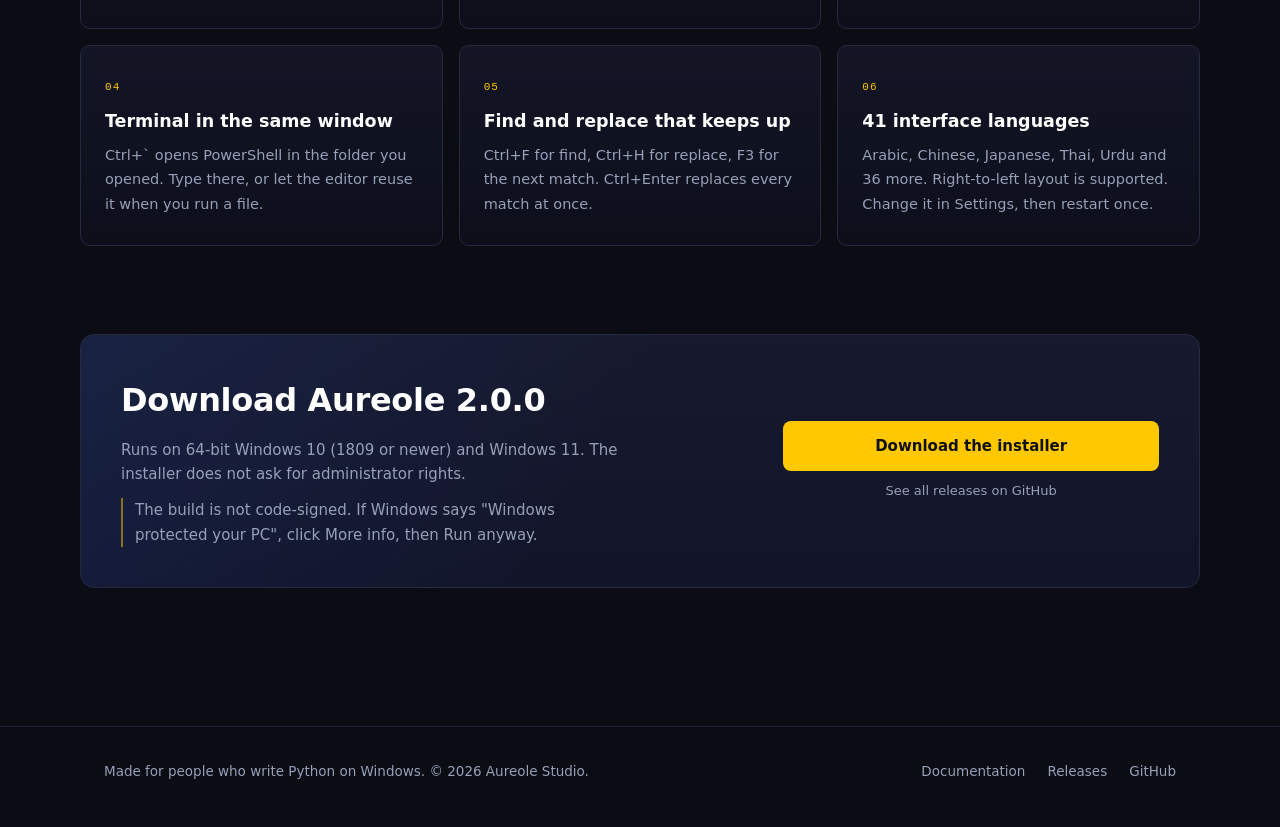
==== commit e810ca2c: "Fix installer banner version, refresh wizard screenshot, sync 2.0.0 size" ====
--- a/index.html
+++ b/index.html
@@ -4,14 +4,14 @@
 <meta charset="utf-8">
 <meta name="viewport" content="width=device-width, initial-scale=1">
 <title>Aureole · A Python editor for Windows</title>
-<meta name="description" content="Aureole is a native Windows editor built with Qt. One 14.6 MB setup file, no Electron layer, no account, no telemetry.">
+<meta name="description" content="Aureole is a native Windows editor built with Qt. One 14.5 MB setup file, no Electron layer, no account, no telemetry.">
 <meta name="theme-color" content="#0b0c14">
 <link rel="icon" href="assets/img/favicon.ico">
 <meta property="og:type" content="website">
 <meta property="og:title" content="Aureole · A Python editor for Windows">
 <meta property="og:description" content="Native Qt editor for Windows. Tabs, file tree, terminal, pdb debugging and 41 interface languages.">
 <meta property="og:image" content="assets/img/editor.png">
-<link rel="stylesheet" href="assets/css/site.css?v=1.1.3">
+<link rel="stylesheet" href="assets/css/site.css?v=2.0.1">
 </head>
 <body>
 <a class="skip" href="#main">Skip to content</a>
@@ -35,9 +35,9 @@
 
 <main id="main">
   <section class="hero wrap">
-    <span class="kicker" data-i18n="hero.kicker">Windows 10 / 11 · x64 · 14.6 MB</span>
+    <span class="kicker" data-i18n="hero.kicker">Windows 10 / 11 · x64 · 14.5 MB</span>
     <h1 data-i18n="hero.title">A Python editor that opens before you let go of the mouse.</h1>
-    <p class="lead" data-i18n="hero.sub">Aureole is a native Windows editor built with Qt. One 14.6 MB setup file, no Electron layer, no account, no telemetry.</p>
+    <p class="lead" data-i18n="hero.sub">Aureole is a native Windows editor built with Qt. One 14.5 MB setup file, no Electron layer, no account, no telemetry.</p>
     <div class="hero-actions">
       <a class="btn btn-primary" href="downloads/AureoleSetup-2.0.0.exe" data-link="download" data-i18n="hero.download">Download for Windows</a>
       <a class="btn btn-ghost" href="docs.html" data-link="docs" data-i18n="hero.docs">Read the docs</a>
@@ -115,12 +115,12 @@
   </div>
 </footer>
 
-<script src="assets/js/config.js?v=1.1.1"></script>
-<script src="assets/js/i18n-core.js?v=1.1.1"></script>
-<script src="assets/js/i18n-1.js?v=1.1.1"></script>
-<script src="assets/js/i18n-2.js?v=1.1.1"></script>
-<script src="assets/js/i18n-3.js?v=1.1.1"></script>
-<script src="assets/js/i18n-4.js?v=1.1.1"></script>
-<script src="assets/js/site.js?v=1.1.4"></script>
+<script src="assets/js/config.js?v=2.0.1"></script>
+<script src="assets/js/i18n-core.js?v=2.0.1"></script>
+<script src="assets/js/i18n-1.js?v=2.0.1"></script>
+<script src="assets/js/i18n-2.js?v=2.0.1"></script>
+<script src="assets/js/i18n-3.js?v=2.0.1"></script>
+<script src="assets/js/i18n-4.js?v=2.0.1"></script>
+<script src="assets/js/site.js?v=2.0.1"></script>
 </body>
 </html>
